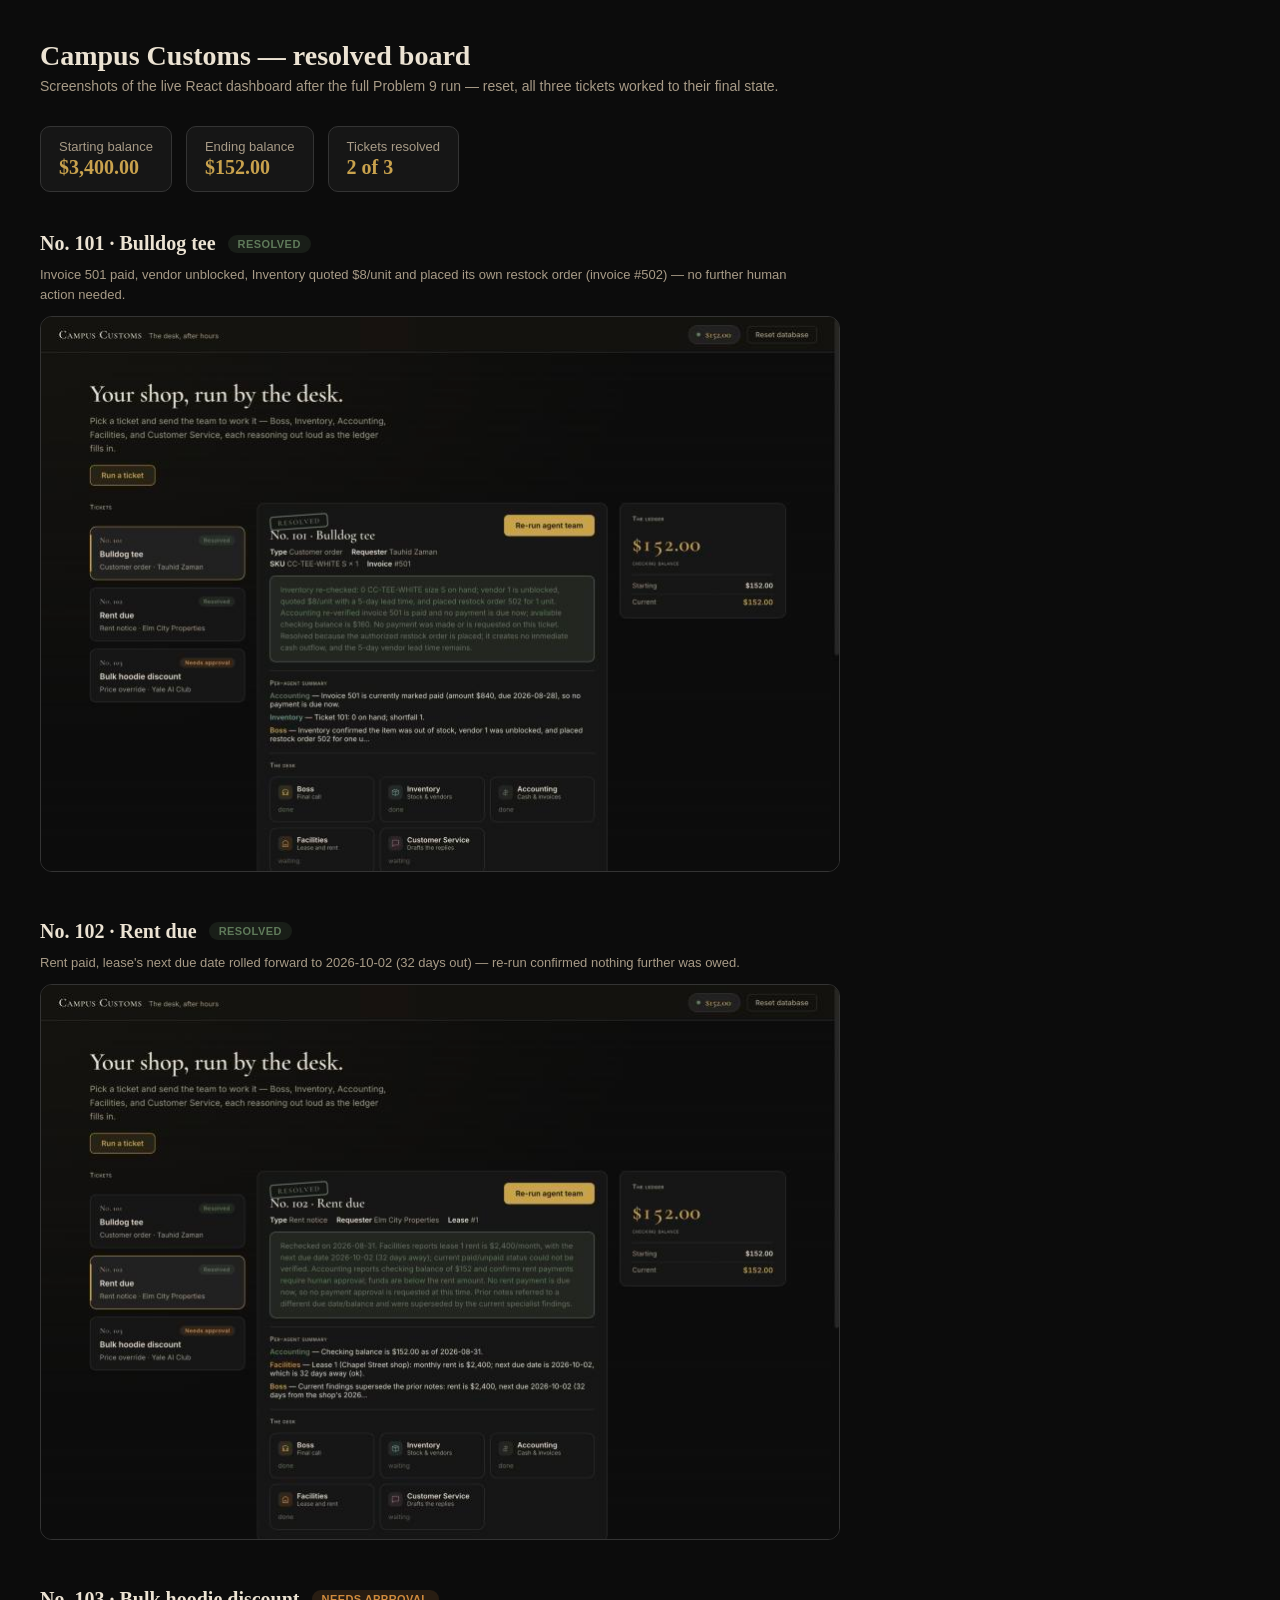
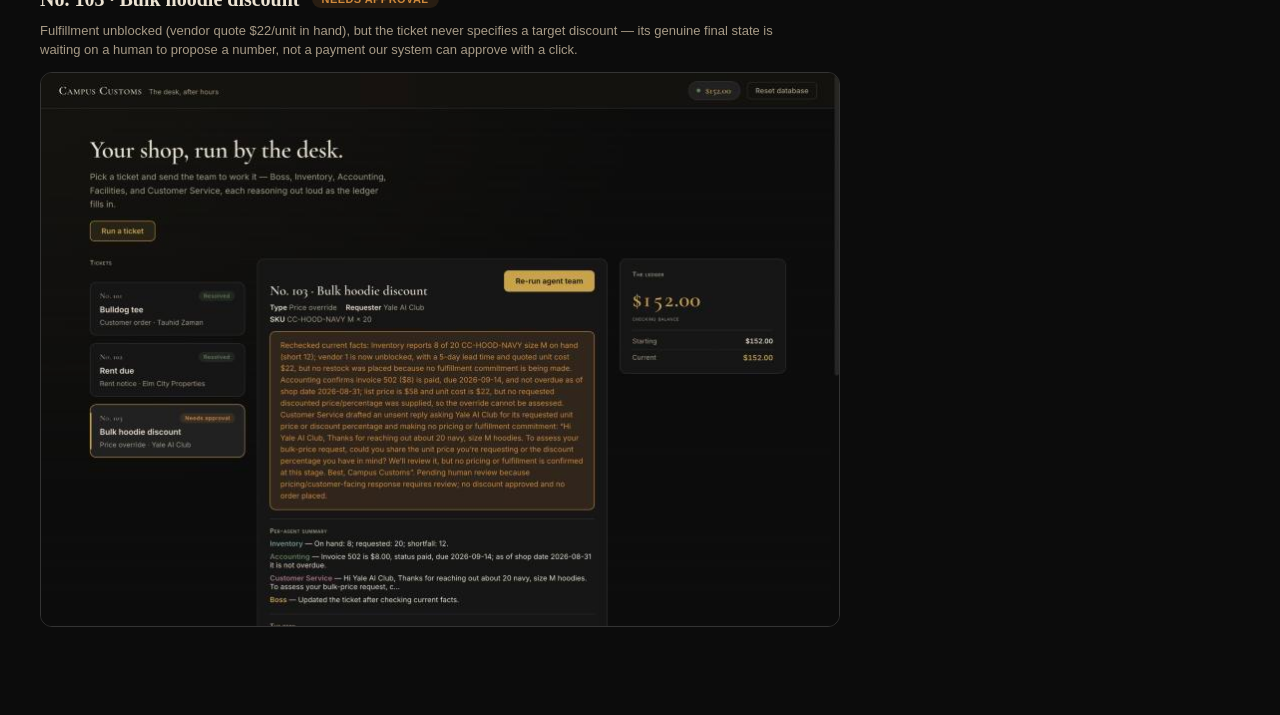
==== output/resolved_board.html @ 7f22491b "Campus Customs: multi-agent shop operations (HW5) Five PydanticAI agents (Boss, Inventory, Accountin" ====
<!DOCTYPE html>
<html lang="en">
<head>
<meta charset="UTF-8">
<title>Campus Customs — Resolved Board</title>
<style>
  :root {
    --bg: #0c0c0c; --surface: #161616; --elevated: #212121; --hairline: #343434;
    --text: #ece3d3; --muted: #a89b87; --accent: #c9a24d;
    --resolved: #5f7a5a; --approval: #d08a3c;
  }
  * { box-sizing: border-box; }
  body {
    margin: 0; background: var(--bg); color: var(--text);
    font-family: -apple-system, "Segoe UI", Helvetica, Arial, sans-serif;
    padding: 2.5rem;
  }
  h1 { font-family: Georgia, serif; font-size: 28px; font-weight: 600; margin: 0 0 6px; }
  .sub { color: var(--muted); font-size: 14px; margin: 0 0 2rem; }
  .summary {
    display: flex; gap: 14px; margin-bottom: 2.5rem; flex-wrap: wrap;
  }
  .stat {
    background: var(--surface); border: 1px solid var(--hairline); border-radius: 10px;
    padding: 12px 18px; font-size: 13px; color: var(--muted);
  }
  .stat b { display: block; font-family: Georgia, serif; font-size: 20px; color: var(--accent); margin-top: 2px; }
  .ticket-block { margin-bottom: 3rem; }
  .ticket-head { display: flex; align-items: center; gap: 12px; margin-bottom: 10px; }
  .ticket-head h2 { font-family: Georgia, serif; font-size: 20px; font-weight: 600; margin: 0; }
  .status-chip {
    font-size: 11px; font-weight: 700; text-transform: uppercase; letter-spacing: 0.04em;
    padding: 3px 10px; border-radius: 999px;
  }
  .status-chip.resolved { background: rgba(95,122,90,0.16); color: var(--resolved); }
  .status-chip.pending { background: rgba(208,138,60,0.14); color: var(--approval); }
  .caption { font-size: 13px; color: var(--muted); margin: 0 0 12px; max-width: 760px; line-height: 1.5; }
  .screenshot {
    max-width: 800px; width: 100%; border: 1px solid var(--hairline); border-radius: 12px;
    display: block;
  }
</style>
</head>
<body>

<h1>Campus Customs — resolved board</h1>
<p class="sub">Screenshots of the live React dashboard after the full Problem 9 run — reset, all three tickets worked to their final state.</p>

<div class="summary">
  <div class="stat">Starting balance<b>$3,400.00</b></div>
  <div class="stat">Ending balance<b>$152.00</b></div>
  <div class="stat">Tickets resolved<b>2 of 3</b></div>
</div>

<div class="ticket-block">
  <div class="ticket-head">
    <h2>No. 101 · Bulldog tee</h2>
    <span class="status-chip resolved">Resolved</span>
  </div>
  <p class="caption">Invoice 501 paid, vendor unblocked, Inventory quoted $8/unit and placed its own restock order (invoice #502) — no further human action needed.</p>
  <img class="screenshot" src="[data-uri]" alt="Ticket 101 resolved in the dashboard">
</div>

<div class="ticket-block">
  <div class="ticket-head">
    <h2>No. 102 · Rent due</h2>
    <span class="status-chip resolved">Resolved</span>
  </div>
  <p class="caption">Rent paid, lease's next due date rolled forward to 2026-10-02 (32 days out) — re-run confirmed nothing further was owed.</p>
  <img class="screenshot" src="[data-uri]" alt="Ticket 102 resolved in the dashboard">
</div>

<div class="ticket-block">
  <div class="ticket-head">
    <h2>No. 103 · Bulk hoodie discount</h2>
    <span class="status-chip pending">Needs approval</span>
  </div>
  <p class="caption">Fulfillment unblocked (vendor quote $22/unit in hand), but the ticket never specifies a target discount — its genuine final state is waiting on a human to propose a number, not a payment our system can approve with a click.</p>
  <img class="screenshot" src="[data-uri]" alt="Ticket 103 pending human approval in the dashboard">
</div>

</body>
</html>
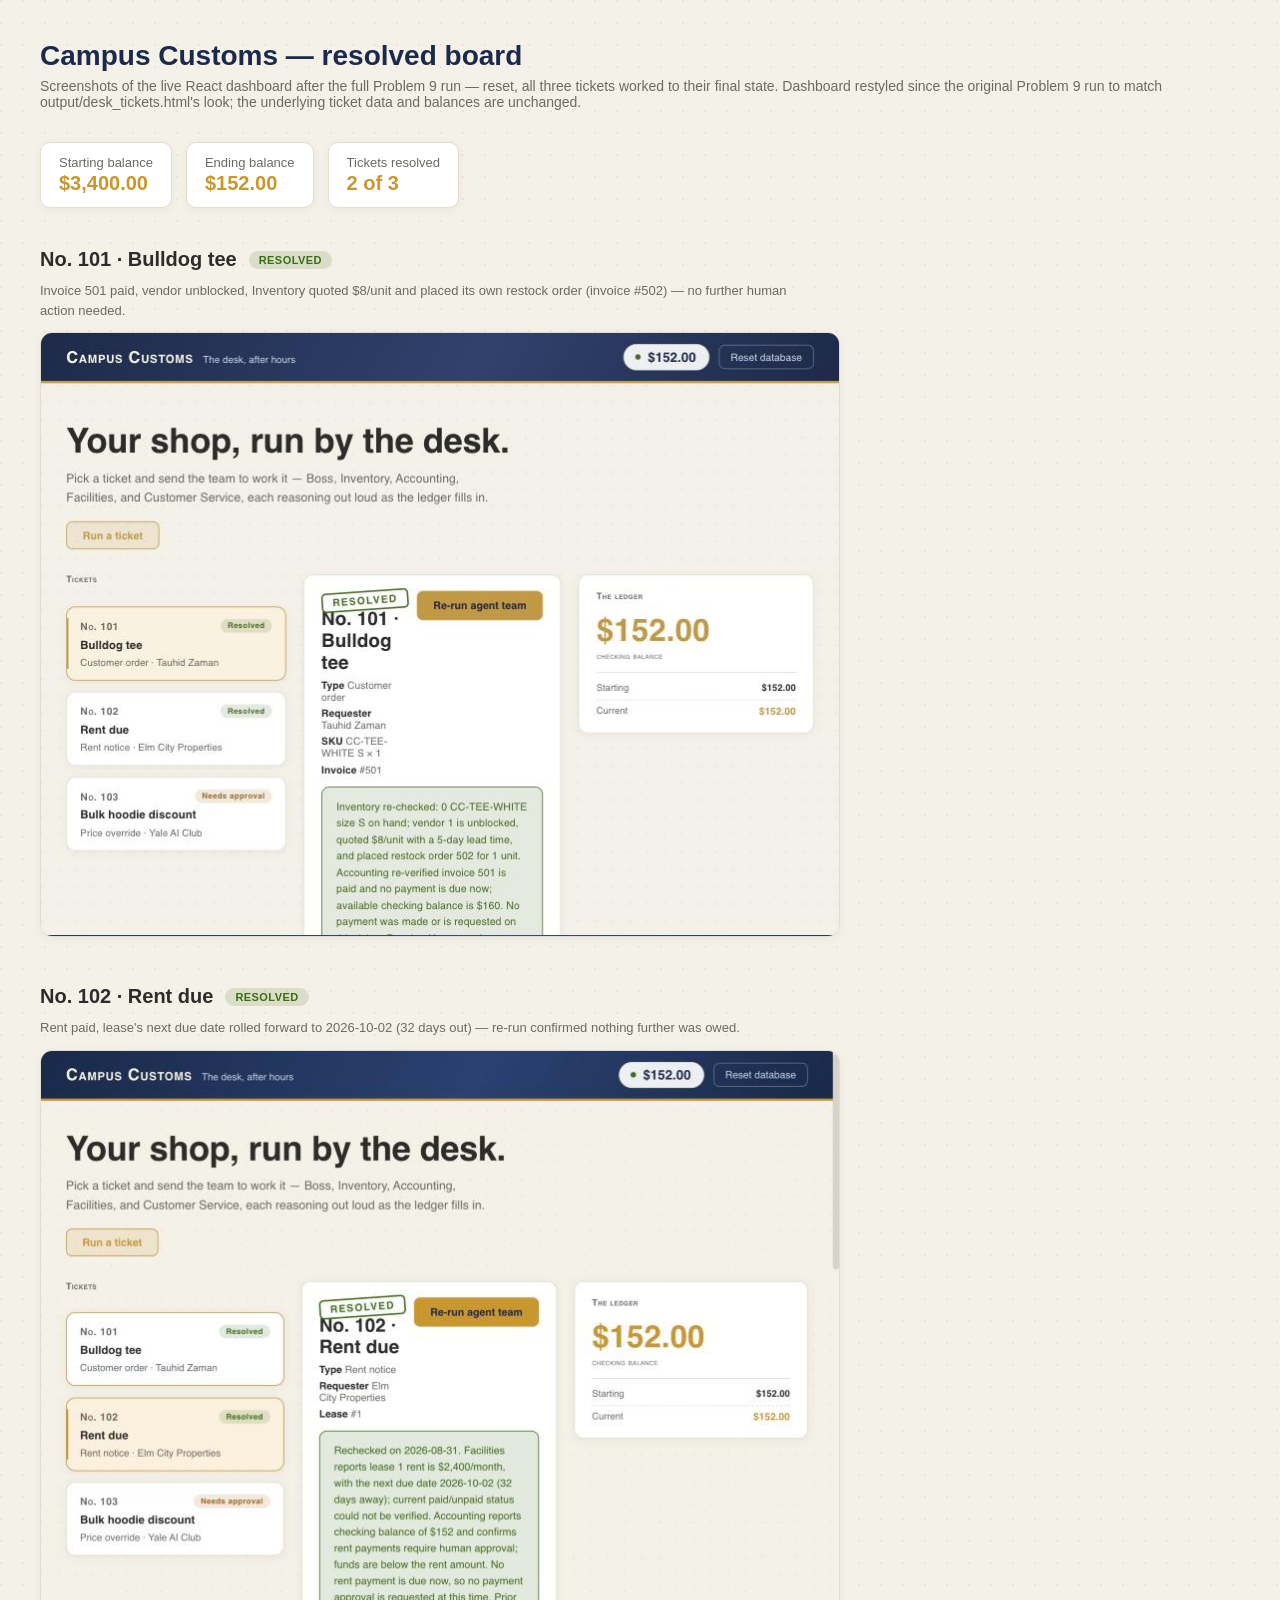
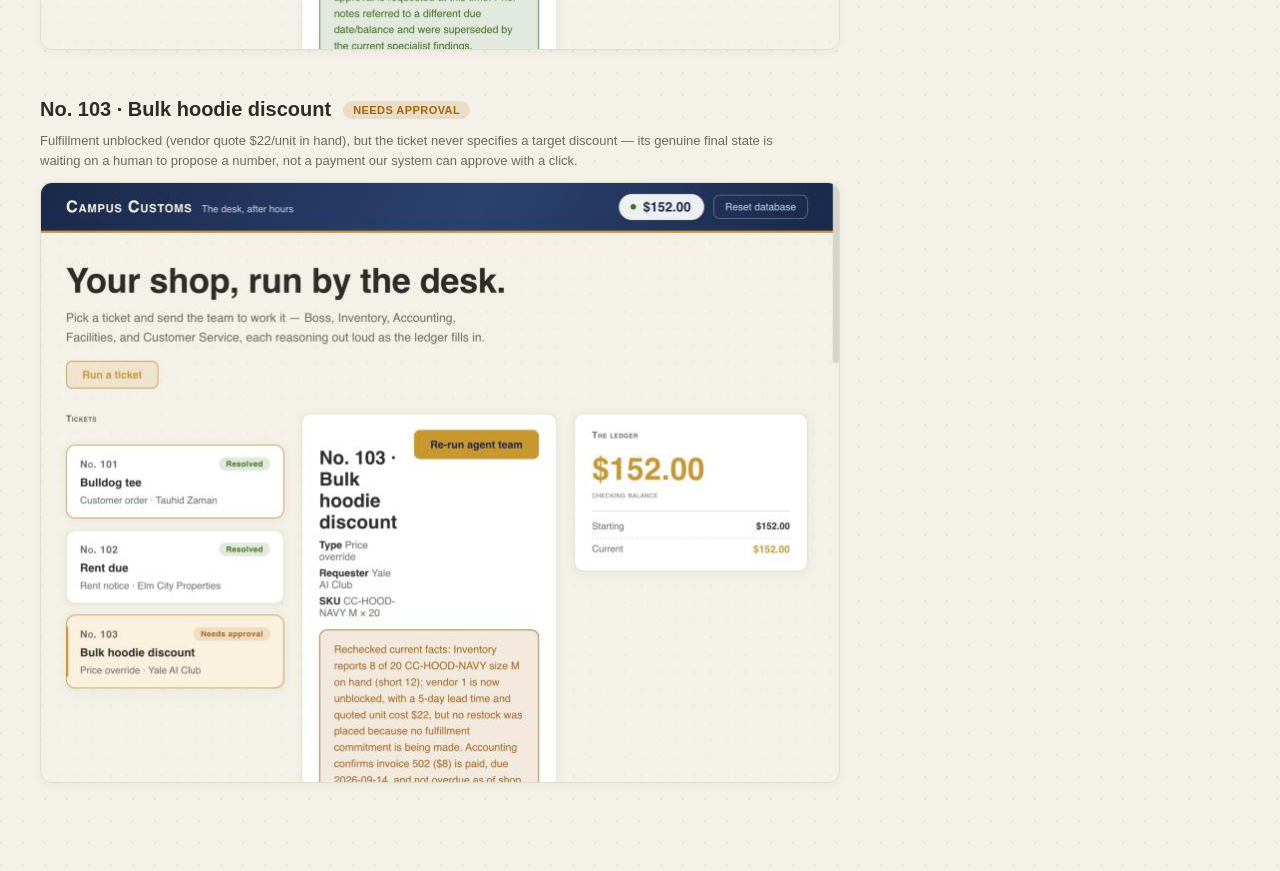
==== commit 249bcf18: "Regenerate resolved_board.html with current dashboard theme The page's own styling and its three emb" ====
--- a/output/resolved_board.html
+++ b/output/resolved_board.html
@@ -5,17 +5,19 @@
 <title>Campus Customs — Resolved Board</title>
 <style>
   :root {
-    --bg: #0c0c0c; --surface: #161616; --elevated: #212121; --hairline: #343434;
-    --text: #ece3d3; --muted: #a89b87; --accent: #c9a24d;
-    --resolved: #5f7a5a; --approval: #d08a3c;
+    --bg: #f4f1e8; --surface: #ffffff; --elevated: #faf2de; --hairline: #e2ddcf;
+    --text: #2c2c2a; --muted: #6b6a64; --navy: #1b2a4a; --accent: #c9972e;
+    --resolved: #3b6d11; --approval: #a3650c;
   }
   * { box-sizing: border-box; }
   body {
     margin: 0; background: var(--bg); color: var(--text);
+    background-image: radial-gradient(circle at 1px 1px, rgba(27, 42, 74, 0.06) 1px, transparent 0);
+    background-size: 22px 22px;
     font-family: -apple-system, "Segoe UI", Helvetica, Arial, sans-serif;
     padding: 2.5rem;
   }
-  h1 { font-family: Georgia, serif; font-size: 28px; font-weight: 600; margin: 0 0 6px; }
+  h1 { font-size: 28px; font-weight: 700; margin: 0 0 6px; color: var(--navy); }
   .sub { color: var(--muted); font-size: 14px; margin: 0 0 2rem; }
   .summary {
     display: flex; gap: 14px; margin-bottom: 2.5rem; flex-wrap: wrap;
@@ -23,28 +25,30 @@
   .stat {
     background: var(--surface); border: 1px solid var(--hairline); border-radius: 10px;
     padding: 12px 18px; font-size: 13px; color: var(--muted);
+    box-shadow: 0 2px 10px rgba(27, 42, 74, 0.05);
   }
-  .stat b { display: block; font-family: Georgia, serif; font-size: 20px; color: var(--accent); margin-top: 2px; }
+  .stat b { display: block; font-size: 20px; color: var(--accent); margin-top: 2px; }
   .ticket-block { margin-bottom: 3rem; }
   .ticket-head { display: flex; align-items: center; gap: 12px; margin-bottom: 10px; }
-  .ticket-head h2 { font-family: Georgia, serif; font-size: 20px; font-weight: 600; margin: 0; }
+  .ticket-head h2 { font-size: 20px; font-weight: 700; margin: 0; color: var(--text); }
   .status-chip {
     font-size: 11px; font-weight: 700; text-transform: uppercase; letter-spacing: 0.04em;
     padding: 3px 10px; border-radius: 999px;
   }
-  .status-chip.resolved { background: rgba(95,122,90,0.16); color: var(--resolved); }
-  .status-chip.pending { background: rgba(208,138,60,0.14); color: var(--approval); }
+  .status-chip.resolved { background: rgba(59,109,17,0.14); color: var(--resolved); }
+  .status-chip.pending { background: rgba(163,101,12,0.14); color: var(--approval); }
   .caption { font-size: 13px; color: var(--muted); margin: 0 0 12px; max-width: 760px; line-height: 1.5; }
   .screenshot {
     max-width: 800px; width: 100%; border: 1px solid var(--hairline); border-radius: 12px;
     display: block;
+    box-shadow: 0 2px 10px rgba(27, 42, 74, 0.05);
   }
 </style>
 </head>
 <body>
 
 <h1>Campus Customs — resolved board</h1>
-<p class="sub">Screenshots of the live React dashboard after the full Problem 9 run — reset, all three tickets worked to their final state.</p>
+<p class="sub">Screenshots of the live React dashboard after the full Problem 9 run — reset, all three tickets worked to their final state. Dashboard restyled since the original Problem 9 run to match output/desk_tickets.html's look; the underlying ticket data and balances are unchanged.</p>
 
 <div class="summary">
   <div class="stat">Starting balance<b>$3,400.00</b></div>
@@ -58,7 +62,7 @@
     <span class="status-chip resolved">Resolved</span>
   </div>
   <p class="caption">Invoice 501 paid, vendor unblocked, Inventory quoted $8/unit and placed its own restock order (invoice #502) — no further human action needed.</p>
-  <img class="screenshot" src="[data-uri]" alt="Ticket 101 resolved in the dashboard">
+  <img class="screenshot" src="[data-uri]">
 </div>
 
 <div class="ticket-block">
@@ -67,7 +71,7 @@
     <span class="status-chip resolved">Resolved</span>
   </div>
   <p class="caption">Rent paid, lease's next due date rolled forward to 2026-10-02 (32 days out) — re-run confirmed nothing further was owed.</p>
-  <img class="screenshot" src="[data-uri]" alt="Ticket 102 resolved in the dashboard">
+  <img class="screenshot" src="[data-uri]">
 </div>
 
 <div class="ticket-block">
@@ -76,7 +80,7 @@
     <span class="status-chip pending">Needs approval</span>
   </div>
   <p class="caption">Fulfillment unblocked (vendor quote $22/unit in hand), but the ticket never specifies a target discount — its genuine final state is waiting on a human to propose a number, not a payment our system can approve with a click.</p>
-  <img class="screenshot" src="[data-uri]" alt="Ticket 103 pending human approval in the dashboard">
+  <img class="screenshot" src="[data-uri]